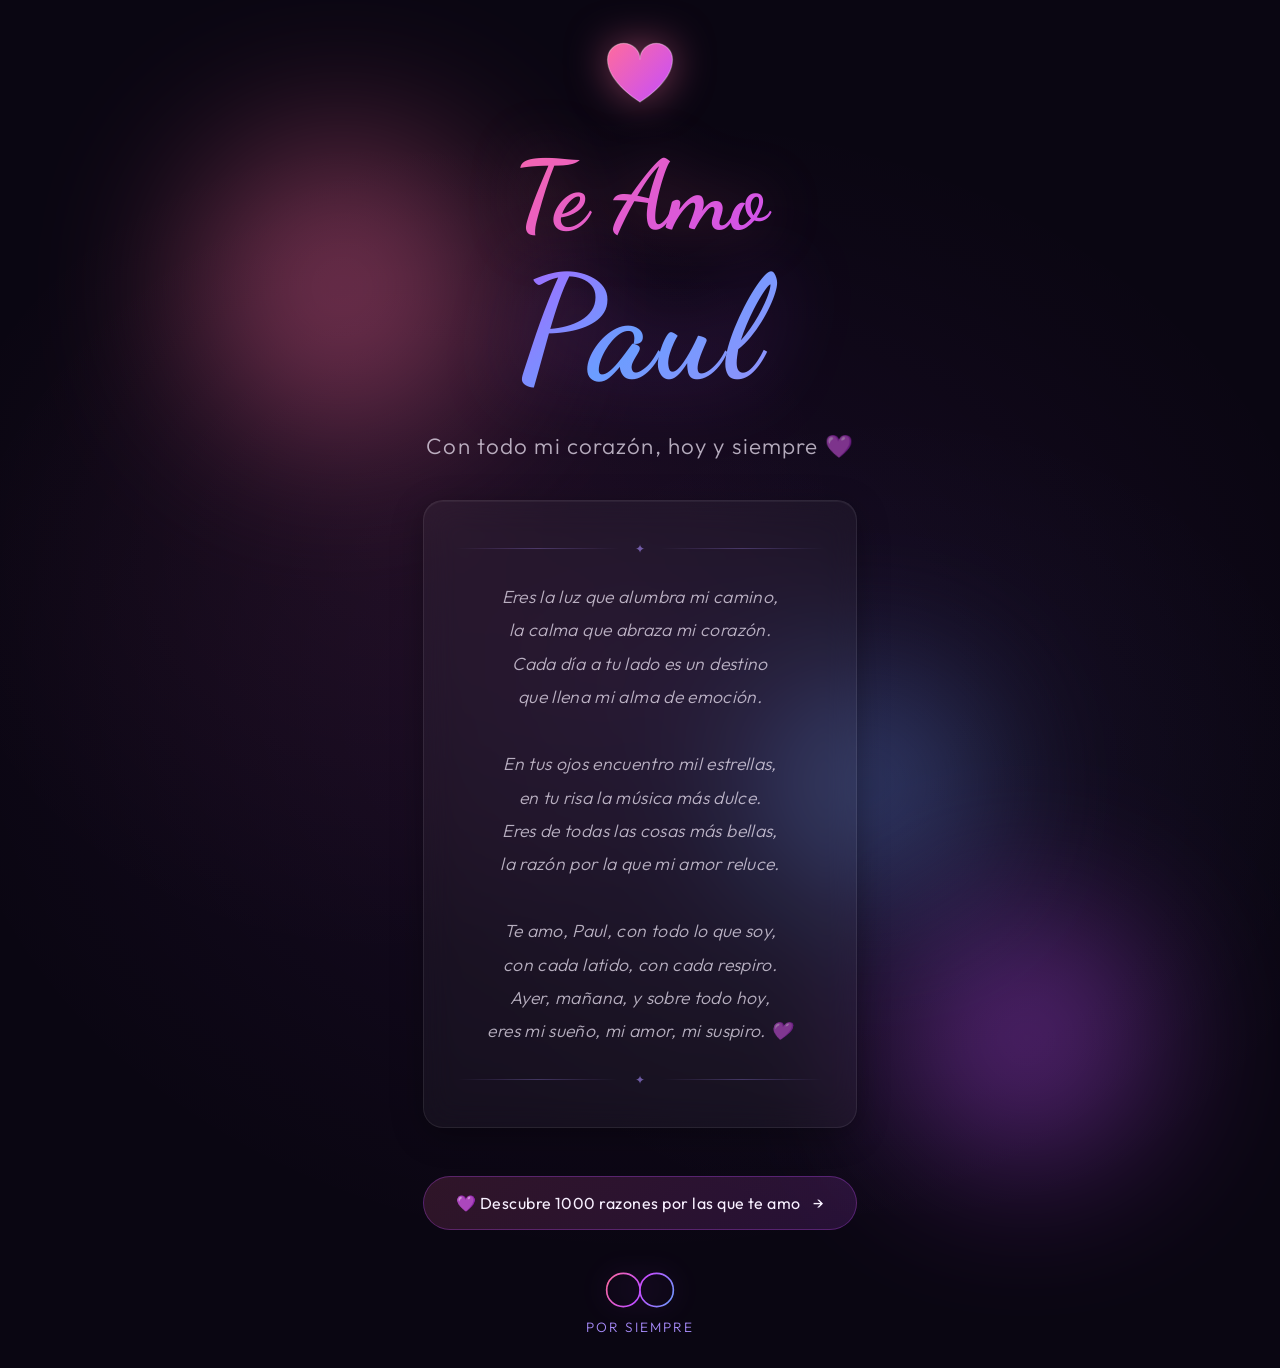
==== index.html @ 0c9f1d35 "💜 Te amo Paul - página de amor con 1000 razones" ====
<!DOCTYPE html>
<html lang="es">
<head>
    <meta charset="UTF-8">
    <meta name="viewport" content="width=device-width, initial-scale=1.0">
    <title>Te Amo Paul ❤️</title>
    <meta name="description" content="Una página especial dedicada a Paul con todo el amor del mundo.">
    <link rel="preconnect" href="https://fonts.googleapis.com">
    <link rel="preconnect" href="https://fonts.gstatic.com" crossorigin>
    <link href="https://fonts.googleapis.com/css2?family=Dancing+Script:wght@400;700&family=Outfit:wght@300;400;600&display=swap" rel="stylesheet">
    <link rel="stylesheet" href="style.css">
</head>
<body>
    <div class="floating-hearts" id="floatingHearts"></div>

    <div class="sparkle-container" id="sparkles"></div>

    <main class="hero">
        <div class="glow-orb orb-1"></div>
        <div class="glow-orb orb-2"></div>
        <div class="glow-orb orb-3"></div>

        <div class="content">
            <div class="heart-icon">
                <svg viewBox="0 0 64 64" fill="none" xmlns="http://www.w3.org/2000/svg">
                    <path d="M32 56S6 40.5 6 22a13 13 0 0 1 26 0 13 13 0 0 1 26 0C58 40.5 32 56 32 56Z"
                          fill="url(#heartGrad)" stroke="rgba(255,255,255,0.3)" stroke-width="1"/>
                    <defs>
                        <linearGradient id="heartGrad" x1="6" y1="9" x2="58" y2="56" gradientUnits="userSpaceOnUse">
                            <stop stop-color="#ff6b9d"/>
                            <stop offset="1" stop-color="#c44dff"/>
                        </linearGradient>
                    </defs>
                </svg>
            </div>

            <h1 class="title">
                <span class="title-line title-line-1">Te Amo</span>
                <span class="title-line title-line-2">Paul</span>
            </h1>

            <p class="subtitle">Con todo mi corazón, hoy y siempre 💜</p>

            <div class="poem-card">
                <div class="poem-divider top">
                    <span class="divider-star">✦</span>
                </div>

                <div class="poem-body">
                    <p class="poem-line" style="animation-delay: 1.4s">Eres la luz que alumbra mi camino,</p>
                    <p class="poem-line" style="animation-delay: 1.7s">la calma que abraza mi corazón.</p>
                    <p class="poem-line" style="animation-delay: 2.0s">Cada día a tu lado es un destino</p>
                    <p class="poem-line" style="animation-delay: 2.3s">que llena mi alma de emoción.</p>

                    <br>

                    <p class="poem-line" style="animation-delay: 2.8s">En tus ojos encuentro mil estrellas,</p>
                    <p class="poem-line" style="animation-delay: 3.1s">en tu risa la música más dulce.</p>
                    <p class="poem-line" style="animation-delay: 3.4s">Eres de todas las cosas más bellas,</p>
                    <p class="poem-line" style="animation-delay: 3.7s">la razón por la que mi amor reluce.</p>

                    <br>

                    <p class="poem-line" style="animation-delay: 4.2s">Te amo, Paul, con todo lo que soy,</p>
                    <p class="poem-line" style="animation-delay: 4.5s">con cada latido, con cada respiro.</p>
                    <p class="poem-line" style="animation-delay: 4.8s">Ayer, mañana, y sobre todo hoy,</p>
                    <p class="poem-line" style="animation-delay: 5.1s">eres mi sueño, mi amor, mi suspiro. 💜</p>
                </div>

                <div class="poem-divider bottom">
                    <span class="divider-star">✦</span>
                </div>
            </div>

            <a href="razones.html" class="cta-button" id="ctaRazones">
                <span class="cta-text">💜 Descubre 1000 razones por las que te amo</span>
                <span class="cta-arrow">→</span>
            </a>

            <div class="infinity-symbol">
                <svg viewBox="0 0 120 60" fill="none" xmlns="http://www.w3.org/2000/svg">
                    <path d="M60 30c0-16.57 13.43-25 25-25s25 8.43 25 25-13.43 25-25 25S60 46.57 60 30Zm0 0c0 16.57-13.43 25-25 25S10 46.57 10 30 23.43 5 35 5s25 8.43 25 25Z"
                          stroke="url(#infGrad)" stroke-width="2.5" stroke-linecap="round"/>
                    <defs>
                        <linearGradient id="infGrad" x1="10" y1="5" x2="110" y2="55" gradientUnits="userSpaceOnUse">
                            <stop stop-color="#ff6b9d"/>
                            <stop offset="0.5" stop-color="#c44dff"/>
                            <stop offset="1" stop-color="#6b9dff"/>
                        </linearGradient>
                    </defs>
                </svg>
                <span class="infinity-label">Por siempre</span>
            </div>
        </div>
    </main>

    <script src="script.js"></script>
</body>
</html>
---- style.css ----
/* ═══════════════════════════════════════════
   Design System — Love Page for Paul
   ═══════════════════════════════════════════ */

:root {
    --clr-bg-deep: #0a0612;
    --clr-bg-mid: #120b24;
    --clr-pink: #ff6b9d;
    --clr-rose: #e8456b;
    --clr-violet: #c44dff;
    --clr-lavender: #a78bfa;
    --clr-blue: #6b9dff;
    --clr-white: #f8f0ff;
    --clr-white-soft: rgba(248, 240, 255, 0.7);
    --font-display: 'Dancing Script', cursive;
    --font-body: 'Outfit', sans-serif;
}

/* ── Reset ── */
*, *::before, *::after {
    margin: 0;
    padding: 0;
    box-sizing: border-box;
}

html {
    scroll-behavior: smooth;
}

body {
    font-family: var(--font-body);
    background: var(--clr-bg-deep);
    color: var(--clr-white);
    min-height: 100vh;
    overflow-x: hidden;
    display: flex;
    align-items: center;
    justify-content: center;
}

/* ── Hero Section ── */
.hero {
    position: relative;
    width: 100%;
    min-height: 100vh;
    display: flex;
    align-items: center;
    justify-content: center;
    background:
        radial-gradient(ellipse 80% 60% at 50% 50%, rgba(196, 77, 255, 0.08) 0%, transparent 70%),
        radial-gradient(ellipse 60% 50% at 30% 40%, rgba(255, 107, 157, 0.06) 0%, transparent 60%),
        radial-gradient(ellipse 60% 50% at 70% 60%, rgba(107, 157, 255, 0.05) 0%, transparent 60%),
        var(--clr-bg-deep);
    overflow: hidden;
}

/* ── Floating Glow Orbs ── */
.glow-orb {
    position: absolute;
    border-radius: 50%;
    filter: blur(80px);
    opacity: 0.4;
    pointer-events: none;
    animation: orbFloat 12s ease-in-out infinite;
}

.orb-1 {
    width: 300px;
    height: 300px;
    background: var(--clr-pink);
    top: 10%;
    left: 15%;
    animation-delay: 0s;
}

.orb-2 {
    width: 250px;
    height: 250px;
    background: var(--clr-violet);
    bottom: 15%;
    right: 10%;
    animation-delay: -4s;
}

.orb-3 {
    width: 200px;
    height: 200px;
    background: var(--clr-blue);
    top: 50%;
    left: 60%;
    animation-delay: -8s;
}

@keyframes orbFloat {
    0%, 100% { transform: translate(0, 0) scale(1); }
    25% { transform: translate(30px, -20px) scale(1.05); }
    50% { transform: translate(-20px, 15px) scale(0.95); }
    75% { transform: translate(15px, 25px) scale(1.02); }
}

/* ── Content ── */
.content {
    position: relative;
    z-index: 2;
    text-align: center;
    padding: 2rem;
    animation: fadeInUp 1.2s ease-out;
}

@keyframes fadeInUp {
    from {
        opacity: 0;
        transform: translateY(40px);
    }
    to {
        opacity: 1;
        transform: translateY(0);
    }
}

/* ── Heart Icon ── */
.heart-icon {
    width: 80px;
    height: 80px;
    margin: 0 auto 2rem;
    animation: heartBeat 1.8s ease-in-out infinite;
    filter: drop-shadow(0 0 20px rgba(255, 107, 157, 0.5));
}

.heart-icon svg {
    width: 100%;
    height: 100%;
}

@keyframes heartBeat {
    0%, 100% { transform: scale(1); }
    15% { transform: scale(1.15); }
    30% { transform: scale(1); }
    45% { transform: scale(1.1); }
    60% { transform: scale(1); }
}

/* ── Title ── */
.title {
    font-family: var(--font-display);
    font-weight: 700;
    line-height: 1.1;
    margin-bottom: 1.5rem;
}

.title-line {
    display: block;
}

.title-line-1 {
    font-size: clamp(3rem, 8vw, 6rem);
    background: linear-gradient(135deg, var(--clr-pink), var(--clr-violet));
    -webkit-background-clip: text;
    -webkit-text-fill-color: transparent;
    background-clip: text;
    filter: drop-shadow(0 0 30px rgba(255, 107, 157, 0.3));
    animation: fadeInUp 1.2s ease-out 0.3s both;
}

.title-line-2 {
    font-size: clamp(4rem, 12vw, 9rem);
    background: linear-gradient(135deg, var(--clr-violet), var(--clr-blue), var(--clr-lavender));
    -webkit-background-clip: text;
    -webkit-text-fill-color: transparent;
    background-clip: text;
    filter: drop-shadow(0 0 40px rgba(196, 77, 255, 0.35));
    animation: fadeInUp 1.2s ease-out 0.6s both;
    letter-spacing: 0.02em;
}

/* ── Subtitle ── */
.subtitle {
    font-family: var(--font-body);
    font-weight: 300;
    font-size: clamp(1rem, 2.5vw, 1.4rem);
    color: var(--clr-white-soft);
    letter-spacing: 0.05em;
    margin-bottom: 2.5rem;
    animation: fadeInUp 1.2s ease-out 0.9s both;
}

/* ── Poem Card ── */
.poem-card {
    max-width: 520px;
    margin: 0 auto 3rem;
    padding: 2.5rem 2rem;
    background: rgba(255, 255, 255, 0.04);
    border: 1px solid rgba(255, 255, 255, 0.08);
    border-radius: 20px;
    backdrop-filter: blur(16px);
    -webkit-backdrop-filter: blur(16px);
    box-shadow:
        0 8px 32px rgba(0, 0, 0, 0.3),
        inset 0 1px 0 rgba(255, 255, 255, 0.05);
    animation: fadeInUp 1.2s ease-out 1.1s both;
}

.poem-body {
    font-family: var(--font-body);
    font-weight: 300;
    font-style: italic;
    font-size: clamp(0.95rem, 2vw, 1.1rem);
    line-height: 1.9;
    color: var(--clr-white-soft);
    letter-spacing: 0.02em;
}

.poem-line {
    opacity: 0;
    animation: poemReveal 0.8s ease-out forwards;
}

@keyframes poemReveal {
    from {
        opacity: 0;
        transform: translateY(10px);
        filter: blur(4px);
    }
    to {
        opacity: 1;
        transform: translateY(0);
        filter: blur(0);
    }
}

/* ── Poem Dividers ── */
.poem-divider {
    display: flex;
    align-items: center;
    justify-content: center;
    gap: 1rem;
}

.poem-divider.top {
    margin-bottom: 1.5rem;
}

.poem-divider.bottom {
    margin-top: 1.5rem;
}

.poem-divider::before,
.poem-divider::after {
    content: '';
    flex: 1;
    height: 1px;
    background: linear-gradient(90deg, transparent, var(--clr-lavender), transparent);
    opacity: 0.3;
}

.divider-star {
    color: var(--clr-lavender);
    font-size: 0.75rem;
    opacity: 0.6;
    animation: starSpin 6s linear infinite;
}

@keyframes starSpin {
    from { transform: rotate(0deg); }
    to { transform: rotate(360deg); }
}

/* ── CTA Button ── */
.cta-button {
    display: inline-flex;
    align-items: center;
    gap: 0.75rem;
    padding: 1rem 2rem;
    margin-bottom: 2.5rem;
    border-radius: 50px;
    background: linear-gradient(135deg, rgba(255, 107, 157, 0.15), rgba(196, 77, 255, 0.15));
    border: 1px solid rgba(196, 77, 255, 0.3);
    color: var(--clr-white);
    text-decoration: none;
    font-family: var(--font-body);
    font-weight: 400;
    font-size: 1rem;
    letter-spacing: 0.03em;
    transition: all 0.4s cubic-bezier(0.25, 0.46, 0.45, 0.94);
    animation: fadeInUp 1.2s ease-out 1.3s both;
    cursor: pointer;
}

.cta-button:hover {
    background: linear-gradient(135deg, rgba(255, 107, 157, 0.25), rgba(196, 77, 255, 0.25));
    border-color: rgba(196, 77, 255, 0.5);
    transform: translateY(-3px);
    box-shadow: 0 8px 30px rgba(196, 77, 255, 0.25);
}

.cta-arrow {
    display: inline-block;
    transition: transform 0.3s ease;
}

.cta-button:hover .cta-arrow {
    transform: translateX(5px);
}

/* ── Infinity Symbol ── */
.infinity-symbol {
    display: flex;
    flex-direction: column;
    align-items: center;
    gap: 0.5rem;
    animation: fadeInUp 1.2s ease-out 1.2s both;
}

.infinity-symbol svg {
    width: 80px;
    height: 40px;
    animation: infinityPulse 3s ease-in-out infinite;
    filter: drop-shadow(0 0 12px rgba(196, 77, 255, 0.4));
}

@keyframes infinityPulse {
    0%, 100% { opacity: 0.7; transform: scale(1); }
    50% { opacity: 1; transform: scale(1.08); }
}

.infinity-label {
    font-family: var(--font-body);
    font-weight: 300;
    font-size: 0.85rem;
    color: var(--clr-lavender);
    letter-spacing: 0.15em;
    text-transform: uppercase;
}

/* ── Floating Hearts ── */
.floating-hearts {
    position: fixed;
    inset: 0;
    pointer-events: none;
    z-index: 1;
    overflow: hidden;
}

.floating-heart {
    position: absolute;
    bottom: -30px;
    font-size: 1.2rem;
    opacity: 0;
    animation: floatUp linear forwards;
}

@keyframes floatUp {
    0% {
        opacity: 0;
        transform: translateY(0) rotate(0deg) scale(0.5);
    }
    10% {
        opacity: 0.7;
    }
    80% {
        opacity: 0.5;
    }
    100% {
        opacity: 0;
        transform: translateY(-100vh) rotate(360deg) scale(1);
    }
}

/* ── Sparkles ── */
.sparkle-container {
    position: fixed;
    inset: 0;
    pointer-events: none;
    z-index: 0;
}

.sparkle {
    position: absolute;
    width: 3px;
    height: 3px;
    border-radius: 50%;
    background: var(--clr-white);
    opacity: 0;
    animation: twinkle ease-in-out infinite;
}

@keyframes twinkle {
    0%, 100% { opacity: 0; transform: scale(0.5); }
    50% { opacity: 0.8; transform: scale(1.2); }
}

/* ── Responsive ── */
@media (max-width: 480px) {
    .heart-icon {
        width: 60px;
        height: 60px;
        margin-bottom: 1.5rem;
    }

    .content {
        padding: 1.5rem;
    }

    .glow-orb {
        filter: blur(60px);
        opacity: 0.3;
    }

    .orb-1 { width: 200px; height: 200px; }
    .orb-2 { width: 180px; height: 180px; }
    .orb-3 { width: 150px; height: 150px; }
}
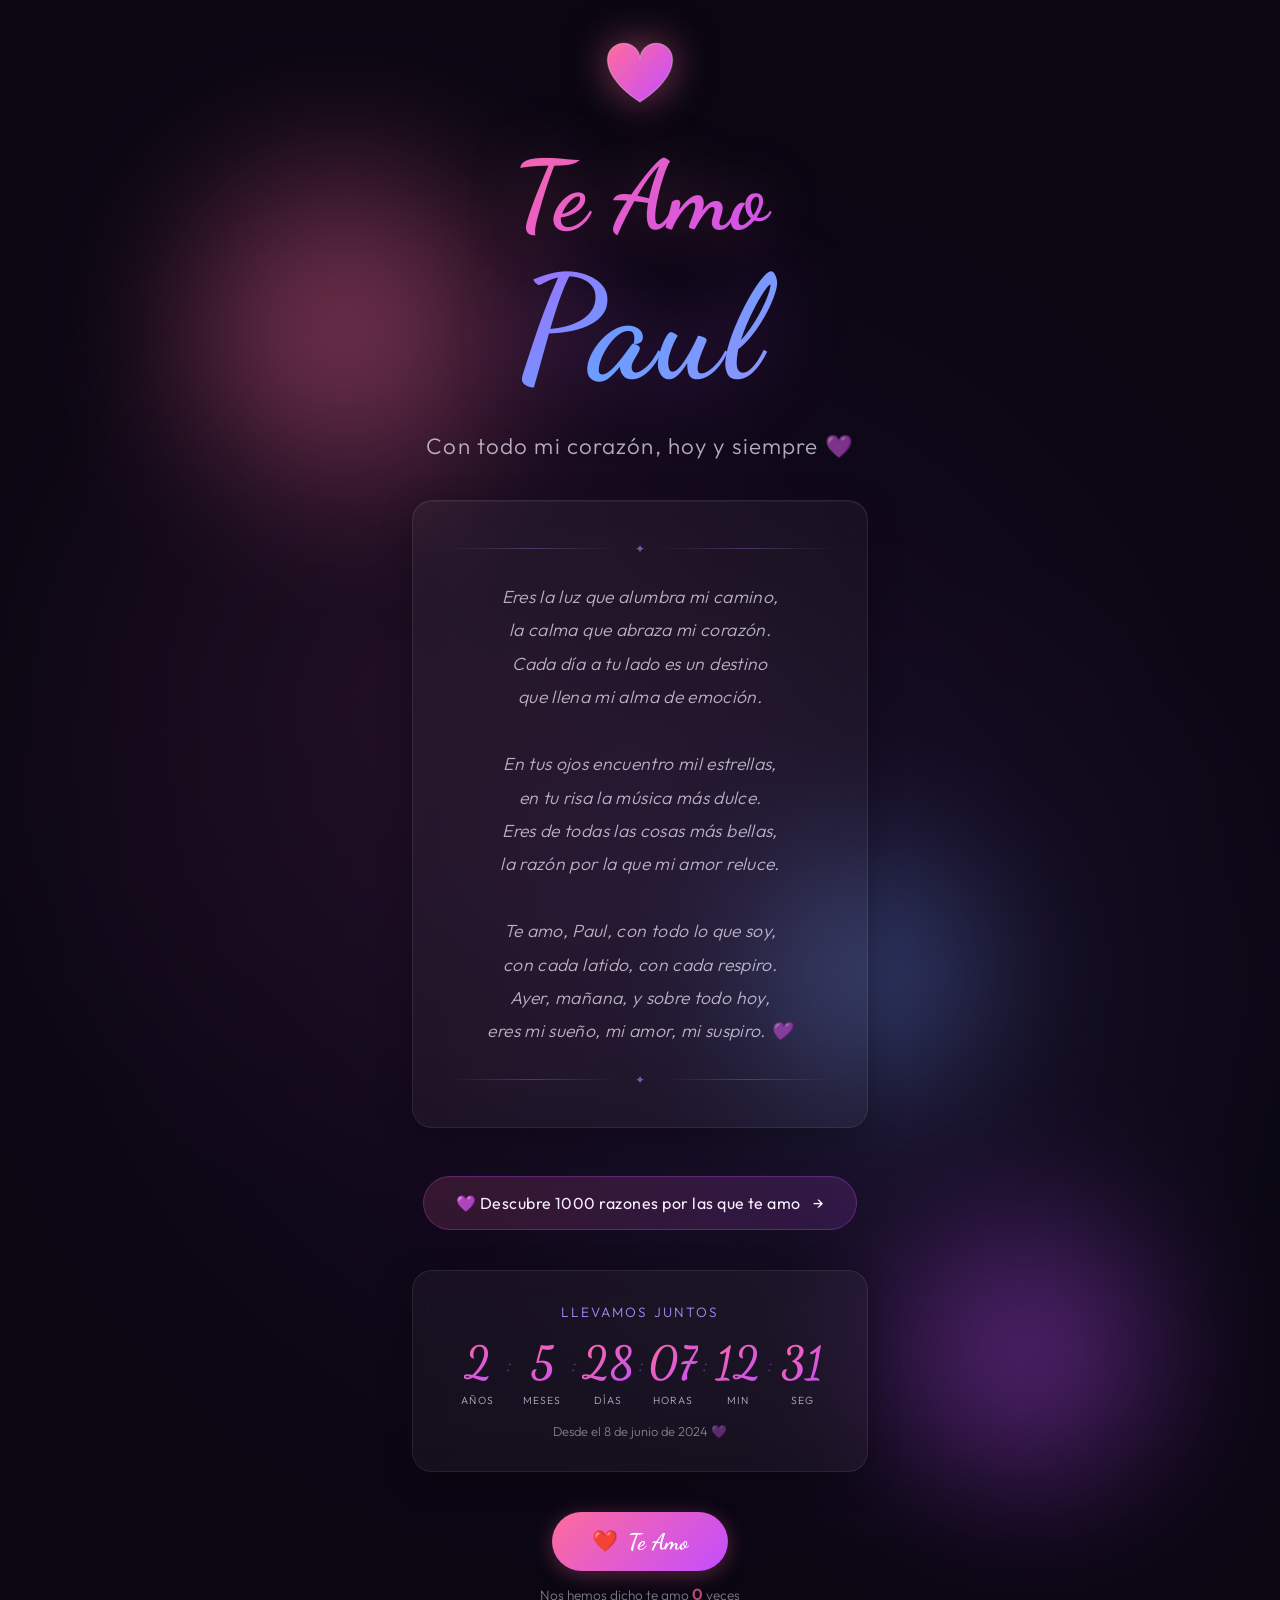
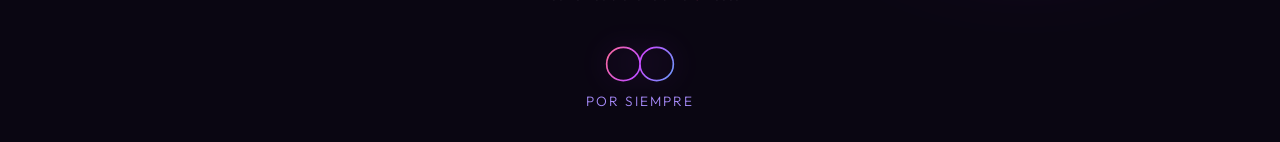
==== commit fc740c92: "✨ Agregar contador de días juntos y botón Te Amo" ====
--- a/index.html
+++ b/index.html
@@ -77,6 +77,55 @@
                 <span class="cta-arrow">→</span>
             </a>
 
+            <!-- Contador de días juntos -->
+            <div class="days-counter" id="daysCounter">
+                <div class="counter-label">Llevamos juntos</div>
+                <div class="counter-numbers">
+                    <div class="counter-unit">
+                        <span class="counter-value" id="counterYears">0</span>
+                        <span class="counter-unit-label">años</span>
+                    </div>
+                    <div class="counter-separator">:</div>
+                    <div class="counter-unit">
+                        <span class="counter-value" id="counterMonths">0</span>
+                        <span class="counter-unit-label">meses</span>
+                    </div>
+                    <div class="counter-separator">:</div>
+                    <div class="counter-unit">
+                        <span class="counter-value" id="counterDays">0</span>
+                        <span class="counter-unit-label">días</span>
+                    </div>
+                    <div class="counter-separator">:</div>
+                    <div class="counter-unit">
+                        <span class="counter-value" id="counterHours">0</span>
+                        <span class="counter-unit-label">horas</span>
+                    </div>
+                    <div class="counter-separator">:</div>
+                    <div class="counter-unit">
+                        <span class="counter-value" id="counterMinutes">0</span>
+                        <span class="counter-unit-label">min</span>
+                    </div>
+                    <div class="counter-separator">:</div>
+                    <div class="counter-unit">
+                        <span class="counter-value" id="counterSeconds">0</span>
+                        <span class="counter-unit-label">seg</span>
+                    </div>
+                </div>
+                <div class="counter-date">Desde el 8 de junio de 2024 💜</div>
+            </div>
+
+            <!-- Botón Te Amo -->
+            <div class="te-amo-section">
+                <button class="te-amo-btn" id="teAmoBtn">
+                    <span class="te-amo-heart">❤️</span>
+                    <span class="te-amo-text">Te Amo</span>
+                </button>
+                <div class="te-amo-count">
+                    Nos hemos dicho te amo <span class="te-amo-number" id="teAmoCount">0</span> veces
+                </div>
+                <div class="te-amo-burst" id="teAmoBurst"></div>
+            </div>
+
             <div class="infinity-symbol">
                 <svg viewBox="0 0 120 60" fill="none" xmlns="http://www.w3.org/2000/svg">
                     <path d="M60 30c0-16.57 13.43-25 25-25s25 8.43 25 25-13.43 25-25 25S60 46.57 60 30Zm0 0c0 16.57-13.43 25-25 25S10 46.57 10 30 23.43 5 35 5s25 8.43 25 25Z"
--- a/style.css
+++ b/style.css
@@ -302,6 +302,216 @@
     transform: translateX(5px);
 }
 
+/* ── Days Counter ── */
+.days-counter {
+    margin-bottom: 2.5rem;
+    padding: 2rem 2.5rem;
+    background: rgba(255, 255, 255, 0.04);
+    border: 1px solid rgba(255, 255, 255, 0.08);
+    border-radius: 20px;
+    backdrop-filter: blur(16px);
+    -webkit-backdrop-filter: blur(16px);
+    box-shadow: 0 8px 32px rgba(0, 0, 0, 0.3);
+    animation: fadeInUp 1.2s ease-out 1.4s both;
+}
+
+.counter-label {
+    font-family: var(--font-body);
+    font-weight: 300;
+    font-size: 0.85rem;
+    color: var(--clr-lavender);
+    letter-spacing: 0.15em;
+    text-transform: uppercase;
+    margin-bottom: 1rem;
+}
+
+.counter-numbers {
+    display: flex;
+    align-items: center;
+    justify-content: center;
+    gap: 0.3rem;
+}
+
+.counter-unit {
+    display: flex;
+    flex-direction: column;
+    align-items: center;
+    min-width: 50px;
+}
+
+.counter-value {
+    font-family: var(--font-display);
+    font-size: clamp(1.8rem, 4vw, 2.8rem);
+    font-weight: 700;
+    background: linear-gradient(135deg, var(--clr-pink), var(--clr-violet));
+    -webkit-background-clip: text;
+    -webkit-text-fill-color: transparent;
+    background-clip: text;
+    line-height: 1.2;
+}
+
+.counter-unit-label {
+    font-family: var(--font-body);
+    font-weight: 300;
+    font-size: 0.65rem;
+    color: var(--clr-white-soft);
+    letter-spacing: 0.1em;
+    text-transform: uppercase;
+    margin-top: 0.2rem;
+}
+
+.counter-separator {
+    font-family: var(--font-display);
+    font-size: 1.5rem;
+    color: var(--clr-lavender);
+    opacity: 0.4;
+    margin-bottom: 1rem;
+    animation: separatorPulse 1s ease-in-out infinite;
+}
+
+@keyframes separatorPulse {
+    0%, 100% { opacity: 0.4; }
+    50% { opacity: 0.8; }
+}
+
+.counter-date {
+    font-family: var(--font-body);
+    font-weight: 300;
+    font-size: 0.8rem;
+    color: var(--clr-white-soft);
+    margin-top: 1rem;
+    opacity: 0.7;
+}
+
+/* ── Te Amo Button ── */
+.te-amo-section {
+    position: relative;
+    margin-bottom: 2.5rem;
+    animation: fadeInUp 1.2s ease-out 1.6s both;
+}
+
+.te-amo-btn {
+    display: inline-flex;
+    align-items: center;
+    gap: 0.6rem;
+    padding: 1rem 2.5rem;
+    border: none;
+    border-radius: 50px;
+    background: linear-gradient(135deg, var(--clr-pink), var(--clr-violet));
+    color: white;
+    font-family: var(--font-display);
+    font-size: 1.4rem;
+    font-weight: 700;
+    cursor: pointer;
+    transition: all 0.3s cubic-bezier(0.25, 0.46, 0.45, 0.94);
+    box-shadow: 0 4px 20px rgba(255, 107, 157, 0.3);
+    position: relative;
+    overflow: hidden;
+}
+
+.te-amo-btn::before {
+    content: '';
+    position: absolute;
+    inset: 0;
+    background: linear-gradient(135deg, rgba(255,255,255,0.2), transparent);
+    opacity: 0;
+    transition: opacity 0.3s ease;
+}
+
+.te-amo-btn:hover {
+    transform: scale(1.08);
+    box-shadow: 0 8px 30px rgba(255, 107, 157, 0.5);
+}
+
+.te-amo-btn:hover::before {
+    opacity: 1;
+}
+
+.te-amo-btn:active {
+    transform: scale(0.95);
+}
+
+.te-amo-btn.clicked {
+    animation: btnPop 0.4s ease-out;
+}
+
+@keyframes btnPop {
+    0% { transform: scale(0.95); }
+    50% { transform: scale(1.15); }
+    100% { transform: scale(1); }
+}
+
+.te-amo-heart {
+    font-size: 1.3rem;
+    display: inline-block;
+    transition: transform 0.3s ease;
+}
+
+.te-amo-btn:hover .te-amo-heart {
+    animation: heartBeat 0.8s ease-in-out;
+}
+
+.te-amo-count {
+    font-family: var(--font-body);
+    font-weight: 300;
+    font-size: 0.85rem;
+    color: var(--clr-white-soft);
+    margin-top: 0.8rem;
+    opacity: 0.7;
+}
+
+.te-amo-number {
+    font-weight: 600;
+    color: var(--clr-pink);
+    font-size: 1rem;
+}
+
+/* ── Heart Burst Particles ── */
+.te-amo-burst {
+    position: absolute;
+    top: 50%;
+    left: 50%;
+    pointer-events: none;
+    z-index: 10;
+}
+
+.burst-heart {
+    position: absolute;
+    font-size: 1.2rem;
+    animation: burstOut 0.8s ease-out forwards;
+    pointer-events: none;
+}
+
+@keyframes burstOut {
+    0% {
+        opacity: 1;
+        transform: translate(0, 0) scale(1);
+    }
+    100% {
+        opacity: 0;
+        transform: translate(var(--tx), var(--ty)) scale(0.3);
+    }
+}
+
+/* ── Responsive: Counter ── */
+@media (max-width: 480px) {
+    .counter-numbers {
+        gap: 0.15rem;
+    }
+
+    .counter-unit {
+        min-width: 36px;
+    }
+
+    .counter-separator {
+        font-size: 1rem;
+    }
+
+    .days-counter {
+        padding: 1.5rem 1rem;
+    }
+}
+
 /* ── Infinity Symbol ── */
 .infinity-symbol {
     display: flex;
